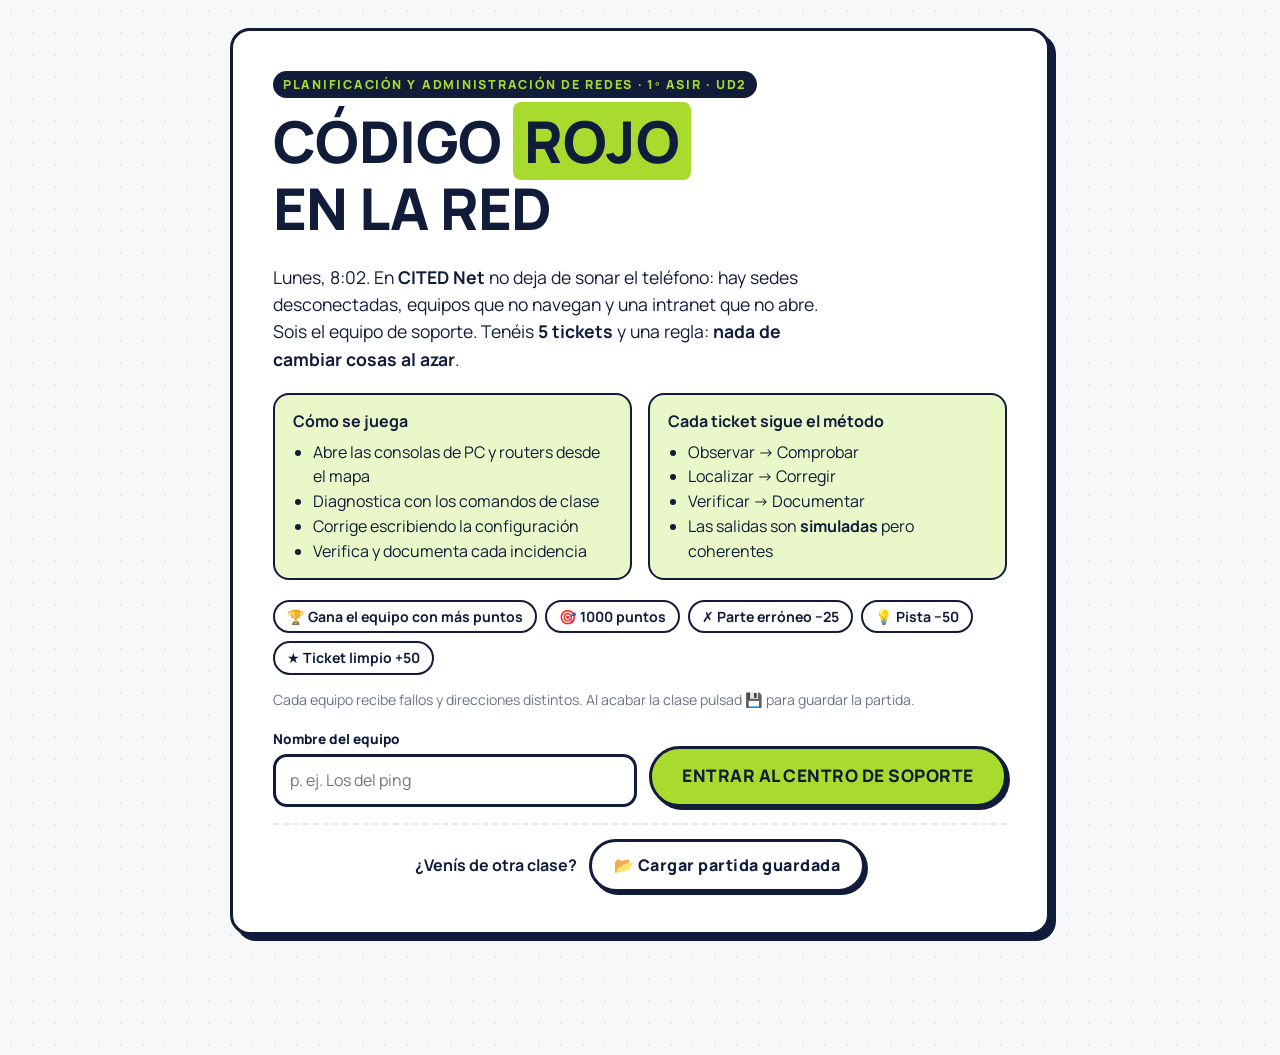
==== index.html @ cbe5f2a8 "Escape room de diagnóstico de redes Código Rojo en la Red (1º ASIR) Simulador de la red de clase al " ====
<!doctype html>
<html lang="es">
<head>
  <meta charset="utf-8">
  <meta name="viewport" content="width=device-width, initial-scale=1">
  <title>Código Rojo en la Red</title>
  <meta name="description" content="Escape room de diagnóstico de redes · Planificación y Administración de Redes · 1º ASIR · UD2">
  <link rel="preconnect" href="https://fonts.googleapis.com">
  <link rel="preconnect" href="https://fonts.gstatic.com" crossorigin>
  <link href="https://fonts.googleapis.com/css2?family=Manrope:wght@400;600;700;800&family=JetBrains+Mono:wght@500;700&display=swap" rel="stylesheet">
  <link rel="stylesheet" href="css/styles.css">
  <link rel="stylesheet" href="css/redes.css">
</head>
<body>
  <header class="topbar" id="topbar" hidden>
    <div class="topbar-row">
      <div class="brand">
        <svg viewBox="0 0 40 40" aria-hidden="true"><circle cx="20" cy="20" r="15" fill="#101C3A"/><path d="M12 20h16M20 12v16M14 14l12 12M26 14L14 26" stroke="#A9DB2E" stroke-width="2.5" stroke-linecap="round"/></svg>
        <span>CÓDIGO <b>ROJO</b> EN LA RED</span>
      </div>
      <div class="hud">
        <div class="hud-item team"><span class="hud-label">EQUIPO</span><span class="hud-value" id="hudTeam">—</span></div>
        <div class="hud-item"><span class="hud-label">CÓDIGO</span><span class="hud-value mono" id="hudGroup">----</span></div>
        <div class="hud-item"><span class="hud-label">PUNTOS</span><span class="hud-value" id="hudScore">1000</span></div>
        <button class="hud-item mute" id="docBtn" type="button" title="Documentación de la red" aria-label="Documentación de la red">🗺️</button>
        <button class="hud-item mute" id="helpBtn" type="button" title="Chuleta de comandos" aria-label="Chuleta de comandos">📘</button>
        <button class="hud-item mute" id="saveBtn" type="button" title="Guardar partida" aria-label="Guardar partida en un archivo">💾</button>
        <button class="hud-item mute" id="muteBtn" type="button" aria-label="Activar o silenciar sonido">🔊</button>
      </div>
    </div>
    <div class="progress-wrap">
      <div class="progress-meta"><span id="hudStage">TICKET 1 DE 5</span><span id="hudPct">0%</span></div>
      <div class="progress" role="progressbar" aria-label="Progreso"><div class="progress-fill" id="progressFill"></div></div>
      <ol class="stage-map" id="stageMap"></ol>
    </div>
  </header>

  <main id="app"></main>

  <div id="toast" class="toast" role="status" aria-live="polite"></div>
  <div id="modal" class="modal" hidden></div>

  <script src="js/net.js"></script>
  <script src="js/core.js"></script>
  <script src="js/app.js"></script>
</body>
</html>
---- css/styles.css ----
/* =========================================================
   OPERACIÓN CAJA NEGRA — estilos
   Ilustración técnica: blanco, navy y verde lima, contornos gruesos
   ========================================================= */
:root {
  --navy: #101C3A;
  --navy-2: #2A3658;
  --lime: #A9DB2E;
  --lime-light: #EAF8C9;
  --bg: #F7F8FA;
  --gray: #E4E8ED;
  --gray-2: #6B7488;
  --danger: #D94444;
  --danger-light: #FBE3E3;
  --white: #fff;
  --stroke: 3px;
  --radius: 20px;
  --shadow: 6px 6px 0 var(--navy);
  --shadow-sm: 3px 3px 0 var(--navy);
  --font: "Manrope", "Segoe UI", system-ui, sans-serif;
  --mono: "JetBrains Mono", Consolas, monospace;
}
* { box-sizing: border-box; }
html { scroll-padding-top: 170px; }
body {
  margin: 0; font-family: var(--font); color: var(--navy); background: var(--bg);
  background-image: radial-gradient(var(--gray) 1.2px, transparent 1.2px);
  background-size: 22px 22px; line-height: 1.55; font-size: 16px;
}
code, .mono { font-family: var(--mono); }
p code, li code, .lead code, label code { background: var(--lime-light); border: 1.5px solid var(--navy); border-radius: 6px; padding: 0 5px; font-size: .9em; }
a { color: var(--navy); font-weight: 700; text-decoration-color: var(--lime); text-decoration-thickness: 3px; }
h1, h2, h3 { line-height: 1.15; margin: 0 0 .4em; letter-spacing: -.01em; }
.small { font-size: .88rem; } .muted { color: var(--gray-2); }
.hl { background: var(--lime); padding: 0 .2em; border-radius: 8px; box-decoration-break: clone; }
.eyebrow { display: inline-block; font-weight: 800; font-size: .78rem; letter-spacing: .14em; background: var(--navy); color: var(--lime); padding: 4px 10px; border-radius: 999px; margin-bottom: 10px; }
:focus-visible { outline: 3px solid var(--lime); outline-offset: 3px; box-shadow: 0 0 0 6px var(--navy); }

/* ---------- Tarjetas y botones ---------- */
.card { background: var(--white); border: var(--stroke) solid var(--navy); border-radius: var(--radius); box-shadow: var(--shadow); }
.btn {
  font: inherit; font-weight: 800; letter-spacing: .03em; cursor: pointer;
  background: var(--lime); color: var(--navy); border: var(--stroke) solid var(--navy);
  border-radius: 999px; padding: 11px 22px; box-shadow: var(--shadow-sm);
  transition: transform .08s, box-shadow .08s, background .15s; min-height: 46px;
}
.btn:hover { background: #b8e64a; }
.btn:active { transform: translate(3px, 3px); box-shadow: 0 0 0 var(--navy); }
.btn.ghost { background: var(--white); }
.btn.ghost:hover { background: var(--lime-light); }
.btn.big { font-size: 1.08rem; padding: 14px 30px; }
.btn:disabled { opacity: .55; cursor: not-allowed; transform: none; box-shadow: var(--shadow-sm); }
.btn small { font-weight: 700; opacity: .7; margin-left: 4px; }

/* ---------- Topbar / HUD ---------- */
.topbar { position: sticky; top: 0; z-index: 20; background: var(--white); border-bottom: var(--stroke) solid var(--navy); padding: 10px 24px 8px; }
.topbar-row { display: flex; align-items: center; justify-content: space-between; gap: 16px; max-width: 1100px; margin: 0 auto; }
.brand { display: flex; align-items: center; gap: 10px; font-weight: 600; letter-spacing: .06em; font-size: .95rem; }
.brand svg { width: 36px; height: 36px; }
.brand b { font-weight: 800; }
.hud { display: flex; gap: 10px; flex-wrap: wrap; justify-content: flex-end; }
.hud-item { border: 2.5px solid var(--navy); border-radius: 14px; padding: 3px 12px; min-width: 84px; text-align: center; background: var(--bg); }
.hud-item.team { max-width: 180px; }
.hud-item.team .hud-value { white-space: nowrap; overflow: hidden; text-overflow: ellipsis; display: block; font-size: 1rem; }
.hud-label { display: block; font-size: .64rem; font-weight: 800; letter-spacing: .14em; color: var(--gray-2); }
.hud-value { font-weight: 800; font-size: 1.15rem; }
.hud-item.timer { background: var(--navy); color: var(--white); }
.hud-item.timer .hud-label { color: var(--lime); }
.hud-item.timer.low { background: #F2B33D; color: var(--navy); }
.hud-item.timer.low .hud-label { color: var(--navy); }
.hud-item.timer.over { background: var(--danger); }
.hud-item.timer.over .hud-label { color: var(--white); }
.bump-up { animation: bumpUp .6s; } .bump-down { animation: bumpDown .6s; }
@keyframes bumpUp { 30% { background: var(--lime); transform: scale(1.1); } }
@keyframes bumpDown { 30% { background: var(--danger); color: #fff; transform: scale(1.1); } }

.progress-wrap { max-width: 1100px; margin: 8px auto 0; }
.progress-meta { display: flex; justify-content: space-between; font-weight: 800; font-size: .78rem; letter-spacing: .12em; margin-bottom: 4px; }
.progress { height: 14px; border: 2.5px solid var(--navy); border-radius: 999px; background: var(--gray); overflow: hidden; }
.progress-fill { height: 100%; width: 0; background: repeating-linear-gradient(-45deg, var(--lime) 0 10px, #9bcc22 10px 20px); border-right: 2.5px solid var(--navy); transition: width .8s cubic-bezier(.3,1.4,.5,1); }
.stage-map { list-style: none; display: flex; justify-content: space-between; padding: 0; margin: 8px 0 0; gap: 4px; }
.stage-map li { flex: 1; display: flex; flex-direction: column; align-items: center; font-size: .68rem; font-weight: 700; color: var(--gray-2); min-width: 0; }
.stage-map li span { width: 26px; height: 26px; border-radius: 50%; border: 2.5px solid var(--gray-2); display: grid; place-items: center; font-weight: 800; font-size: .78rem; background: var(--white); }
.stage-map li em { font-style: normal; margin-top: 2px; white-space: nowrap; overflow: hidden; text-overflow: ellipsis; max-width: 100%; }
.stage-map li.done span { background: var(--lime); border-color: var(--navy); color: var(--navy); }
.stage-map li.done { color: var(--navy); }
.stage-map li.current span { border-color: var(--navy); background: var(--navy); color: var(--lime); animation: pulse 1.6s infinite; }
.stage-map li.current { color: var(--navy); }
@keyframes pulse { 50% { box-shadow: 0 0 0 6px rgba(169,219,46,.55); } }

main { max-width: 1100px; margin: 0 auto; padding: 28px 24px 80px; }
.loading { text-align: center; padding: 80px 0; font-weight: 800; }

/* ---------- Intro ---------- */
.intro { display: grid; place-items: center; min-height: 80vh; }
.intro-card { padding: 40px; max-width: 820px; width: 100%; position: relative; }
.intro-card.narrow { max-width: 560px; text-align: center; }
.intro-art { width: 170px; position: absolute; right: 30px; top: 26px; transform: rotate(6deg); }
.intro-art.small { position: static; width: 120px; margin: 0 auto 10px; transform: none; }
.intro h1 { font-size: clamp(2.2rem, 6vw, 3.6rem); font-weight: 800; }
.intro .lead { font-size: 1.1rem; max-width: 560px; }
.mission { display: grid; grid-template-columns: 1fr 1fr; gap: 16px; margin: 20px 0; }
.mission > div { background: var(--lime-light); border: 2.5px solid var(--navy); border-radius: 16px; padding: 14px 18px; }
.mission ul { margin: 6px 0 0; padding-left: 20px; }
.rules { display: flex; flex-wrap: wrap; gap: 8px; margin: 10px 0 14px; }
.rules span { border: 2px solid var(--navy); border-radius: 999px; padding: 4px 12px; font-weight: 700; font-size: .88rem; background: var(--white); }
.start { display: flex; gap: 12px; align-items: flex-end; margin-top: 18px; flex-wrap: wrap; }
.start label { flex: 1; min-width: 220px; }
label > span { display: block; font-weight: 800; font-size: .85rem; margin-bottom: 4px; }
input[type=text], input:not([type]), select {
  font: inherit; width: 100%; padding: 11px 14px; border: var(--stroke) solid var(--navy); border-radius: 14px; background: var(--white); color: var(--navy); min-height: 48px;
}
input.mono { font-family: var(--mono); letter-spacing: .06em; }
input:focus, select:focus { outline: none; box-shadow: 0 0 0 4px var(--lime); }
.resume-grid { display: grid; grid-template-columns: 1fr 1fr; gap: 10px; margin: 18px 0; text-align: left; }
.resume-grid div { border: 2.5px solid var(--navy); border-radius: 14px; padding: 8px 14px; background: var(--bg); }
.resume-grid span { display: block; font-size: .68rem; font-weight: 800; letter-spacing: .12em; color: var(--gray-2); }
.row-actions { display: flex; gap: 12px; justify-content: center; flex-wrap: wrap; }

/* ---------- Fase ---------- */
.stage-hero { display: grid; grid-template-columns: 200px 1fr; gap: 26px; padding: 26px 30px; align-items: center; background: linear-gradient(120deg, var(--white) 60%, var(--lime-light)); }
.hero-art svg { width: 100%; height: auto; }
.stage-hero h2 { font-size: clamp(1.6rem, 4vw, 2.3rem); font-weight: 800; }
.lead { font-size: 1.05rem; margin: 0; }
.hint-bar { display: flex; gap: 14px; align-items: flex-start; justify-content: flex-end; margin: 18px 0; }
.hints { flex: 1; display: grid; gap: 8px; }
.hint { background: #FFF6D8; border: 2.5px dashed var(--navy); border-radius: 14px; padding: 10px 14px; animation: drop .35s; }
.hint b { background: var(--navy); color: #FFF6D8; border-radius: 6px; padding: 1px 8px; margin-right: 6px; font-size: .8rem; }
@keyframes drop { from { opacity: 0; transform: translateY(-8px); } }
.steps { display: grid; gap: 22px; }
.step { padding: 0; overflow: hidden; transition: opacity .3s, filter .3s; }
.step-head { display: flex; align-items: center; gap: 12px; padding: 14px 22px; border-bottom: var(--stroke) solid var(--navy); background: var(--bg); }
.step-head h3 { margin: 0; flex: 1; font-size: 1.15rem; }
.step-num { width: 34px; height: 34px; border-radius: 50%; background: var(--navy); color: var(--lime); display: grid; place-items: center; font-weight: 800; flex-shrink: 0; }
.step-status { font-size: .74rem; font-weight: 800; letter-spacing: .1em; text-transform: uppercase; border: 2px solid var(--navy); border-radius: 999px; padding: 2px 10px; background: var(--white); }
.step-body { padding: 18px 22px 22px; }
.step-body > p:first-child { margin-top: 0; }
.step.locked { opacity: .45; filter: grayscale(.6); }
.step.locked .step-body { max-height: 90px; overflow: hidden; -webkit-mask-image: linear-gradient(#000, transparent); mask-image: linear-gradient(#000, transparent); }
.step.locked .step-num::after { content: "🔒"; font-size: .9rem; }
.step.locked .step-num { font-size: 0; }
.step.solved .step-head { background: var(--lime-light); }
.step.solved .step-num { background: var(--lime); color: var(--navy); border: 2.5px solid var(--navy); }
.step.solved .step-status { background: var(--lime); }

.q { font-weight: 800; font-size: 1.05rem; margin: 14px 0 10px; }
.options { display: grid; gap: 10px; }
.options.grid4 { grid-template-columns: repeat(4, 1fr); }
.options.grid2 { grid-template-columns: repeat(2, 1fr); }
.opt {
  font: inherit; color: var(--navy); text-align: left; cursor: pointer; display: flex; align-items: center; gap: 12px;
  background: var(--white); border: var(--stroke) solid var(--navy); border-radius: 16px; padding: 10px 14px; box-shadow: var(--shadow-sm); min-height: 54px; transition: transform .08s, background .15s;
}
.opt:hover:not(:disabled) { background: var(--lime-light); transform: translate(-1px, -1px); }
.opt-letter { width: 30px; height: 30px; border-radius: 9px; border: 2.5px solid var(--navy); display: grid; place-items: center; font-weight: 800; flex-shrink: 0; background: var(--bg); }
.opt-text { flex: 1; font-weight: 600; }
.opt-mark { font-weight: 800; }
.opt.wrong { background: var(--danger-light); border-color: var(--danger); box-shadow: 3px 3px 0 var(--danger); animation: shake .4s; }
.opt.wrong .opt-mark::after { content: "✗ No"; color: var(--danger); }
.opt.wrong .opt-letter { border-color: var(--danger); }
.opt.correct { background: var(--lime); opacity: 1 !important; }
.opt.correct .opt-mark::after { content: "✓ Correcto"; }
.opt:disabled:not(.correct) { opacity: .5; cursor: default; }
.explain { display: none; margin-top: 12px; padding: 10px 14px; border-left: 6px solid var(--lime); background: var(--bg); border-radius: 0 12px 12px 0; }
.step.solved .explain { display: block; }
@keyframes shake { 20%, 60% { transform: translateX(-6px); } 40%, 80% { transform: translateX(6px); } }
.shake { animation: shake .4s; border-color: var(--danger) !important; }

.answer { display: flex; gap: 12px; align-items: flex-end; margin-top: 14px; flex-wrap: wrap; }
.answer label { flex: 1; min-width: 220px; }
.answer.two label { min-width: 180px; }
.step.solved .answer input { background: var(--lime-light); }

.files { display: flex; flex-wrap: wrap; gap: 10px; margin: 10px 0 14px; }
.file-btn { font: inherit; color: var(--navy); cursor: pointer; display: flex; align-items: center; gap: 10px; background: var(--white); border: 2.5px solid var(--navy); border-radius: 14px; padding: 8px 12px; box-shadow: var(--shadow-sm); font-weight: 700; }
.file-btn:hover { background: var(--lime-light); }
.file-btn:active { transform: translate(3px, 3px); box-shadow: none; }
.file-ico { font-size: .62rem; font-weight: 800; background: var(--navy); color: var(--lime); border-radius: 5px; padding: 3px 5px; letter-spacing: .05em; }
.file-dl { width: 24px; height: 24px; border-radius: 50%; background: var(--lime); border: 2px solid var(--navy); display: grid; place-items: center; font-size: .85rem; }

.cmd { border: var(--stroke) solid var(--navy); border-radius: 14px; overflow: hidden; margin: 8px 0 14px; background: #F2F5F9; }
.cmd-head { display: flex; justify-content: space-between; align-items: center; padding: 5px 8px 5px 14px; background: var(--navy); color: var(--white); font-size: .76rem; font-weight: 800; letter-spacing: .1em; text-transform: uppercase; }
.copy { font: inherit; font-size: .74rem; cursor: pointer; background: var(--lime); color: var(--navy); border: 2px solid var(--white); border-radius: 999px; padding: 3px 12px; font-weight: 800; }
.cmd pre { margin: 0; padding: 12px 14px; overflow-x: auto; font-size: .88rem; white-space: pre-wrap; word-break: break-all; }
.hashbox { border: 2.5px dashed var(--navy); border-radius: 14px; padding: 10px 14px; margin: 10px 0; background: var(--lime-light); }
.hashbox span { display: block; font-size: .7rem; font-weight: 800; letter-spacing: .12em; margin-bottom: 2px; }
.hashbox code { font-size: .95rem; word-break: break-all; font-weight: 700; }
.howto { margin: 8px 0 12px; padding-left: 22px; }
.howto li { margin-bottom: 4px; }

/* clasificar */
.classify { display: grid; gap: 10px; margin-bottom: 14px; }
.cls-row { display: flex; align-items: center; gap: 12px; border: 2.5px solid var(--navy); border-radius: 14px; padding: 8px 10px 8px 14px; background: var(--bg); }
.cls-text { flex: 1; font-weight: 600; }
.seg { display: flex; border: 2.5px solid var(--navy); border-radius: 999px; overflow: hidden; flex-shrink: 0; }
.seg button { font: inherit; font-weight: 700; font-size: .88rem; border: 0; background: var(--white); color: var(--navy); padding: 7px 12px; cursor: pointer; min-height: 40px; }
.seg button + button { border-left: 2.5px solid var(--navy); }
.seg button[aria-pressed=true][data-v=e] { background: #FFD8D8; }
.seg button[aria-pressed=true][data-v=p] { background: var(--lime); }

/* llaves */
.tray { display: flex; flex-wrap: wrap; gap: 10px; min-height: 64px; padding: 12px; border: 2.5px dashed var(--gray-2); border-radius: 16px; margin-bottom: 14px; background: var(--bg); align-items: center; }
.keycard { font: inherit; font-weight: 800; cursor: grab; display: inline-flex; align-items: center; gap: 8px; padding: 9px 14px; border: var(--stroke) solid var(--navy); border-radius: 12px; box-shadow: var(--shadow-sm); color: var(--navy); }
.keycard.pub { background: var(--white); }
.keycard.priv { background: var(--navy); color: var(--lime); }
.keycard.selected { outline: 4px solid var(--lime); outline-offset: 2px; transform: translateY(-3px); }
.keycard.dragging { opacity: .4; }
.slots { display: grid; gap: 10px; margin-bottom: 14px; }
.slot-row { display: grid; grid-template-columns: 1fr 260px; gap: 12px; align-items: center; font-weight: 700; }
.slot { min-height: 56px; border: var(--stroke) dashed var(--navy); border-radius: 14px; display: flex; align-items: center; justify-content: center; padding: 4px; cursor: pointer; background: var(--white); transition: background .15s; }
.slot.filled { border-style: solid; background: var(--lime-light); }
.slot.over, .tray.over { background: var(--lime); }
.slot-empty { color: var(--gray-2); font-size: .85rem; font-weight: 700; }

/* checks e informe */
.report { display: grid; gap: 10px; margin-bottom: 14px; }
.rep-row { display: grid; grid-template-columns: 34px 1fr 1fr; gap: 12px; align-items: center; border: 2.5px solid var(--navy); border-radius: 14px; padding: 10px 12px; background: var(--bg); }
.rep-num { width: 30px; height: 30px; border-radius: 50%; background: var(--navy); color: var(--lime); display: grid; place-items: center; font-weight: 800; }
.rep-text { font-weight: 600; }
.step.solved .rep-row select { background: var(--lime-light); }

/* fase superada */
.stage-done { margin-top: 26px; padding: 28px; text-align: center; background: var(--lime-light); }
.stage-done.pop { animation: pop .5s cubic-bezier(.3,1.6,.5,1); }
@keyframes pop { from { transform: scale(.85); opacity: 0; } }
.done-badge { display: inline-block; background: var(--navy); color: var(--lime); font-weight: 800; letter-spacing: .12em; border-radius: 999px; padding: 6px 18px; margin-bottom: 10px; }
.stage-done p { max-width: 640px; margin: 8px auto; font-size: 1.05rem; }
.bonus { font-weight: 800; color: #4b7a00; }
.keyword { margin: 18px auto; display: inline-block; border: var(--stroke) solid var(--navy); border-radius: 16px; background: var(--white); padding: 10px 28px; box-shadow: var(--shadow-sm); }
.keyword span { display: block; font-size: .72rem; font-weight: 800; letter-spacing: .16em; color: var(--gray-2); }
.keyword strong { font-size: 2rem; letter-spacing: .1em; font-family: var(--mono); }
.stage-done .btn { display: block; margin: 8px auto 0; }

/* ---------- Final ---------- */
.final { display: grid; gap: 28px; justify-items: center; }
.vault { perspective: 900px; }
.vault-body { width: 260px; height: 200px; border: 5px solid var(--navy); border-radius: 22px; background: var(--navy); position: relative; box-shadow: var(--shadow); }
.vault-inside { position: absolute; inset: 12px; background: var(--lime-light); border-radius: 12px; display: flex; flex-wrap: wrap; gap: 4px; align-content: center; justify-content: center; padding: 8px; }
.vault-inside span { font-size: .58rem; font-weight: 800; background: var(--lime); border: 1.5px solid var(--navy); border-radius: 6px; padding: 1px 5px; }
.vault-door { position: absolute; inset: 6px; background: var(--white); border: 5px solid var(--navy); border-radius: 16px; transform-origin: left center; animation: openDoor 1.6s .5s cubic-bezier(.5,0,.3,1) forwards; display: grid; place-items: center; }
.dial { width: 80px; height: 80px; border-radius: 50%; border: 5px solid var(--navy); background: var(--lime); position: relative; animation: spin 0.6s linear 1; }
.dial::after { content: ""; position: absolute; left: 50%; top: 6px; width: 5px; height: 30px; background: var(--navy); transform: translateX(-50%); border-radius: 4px; }
@keyframes openDoor { to { transform: rotateY(-115deg); } }
@keyframes spin { to { transform: rotate(360deg); } }
.final-card { padding: 34px; width: 100%; max-width: 820px; text-align: center; }
.final-card h1 { font-size: clamp(2rem, 6vw, 3.4rem); }
.stats { display: grid; grid-template-columns: repeat(4, 1fr); gap: 10px; margin: 18px 0; }
.stats div { border: var(--stroke) solid var(--navy); border-radius: 16px; padding: 10px; background: var(--bg); }
.stats span { display: block; font-size: .7rem; font-weight: 800; letter-spacing: .14em; color: var(--gray-2); }
.stats b { font-size: 1.7rem; font-family: var(--mono); }
.achieved { text-align: left; max-width: 520px; margin: 0 auto 16px; }
.achieved ul { list-style: none; padding: 0; margin: 6px 0; }
.achieved li::before { content: "✓"; display: inline-grid; place-items: center; width: 22px; height: 22px; margin-right: 8px; background: var(--lime); border: 2px solid var(--navy); border-radius: 6px; font-weight: 800; font-size: .8rem; }
.achieved li { margin-bottom: 6px; }
.kw-list { display: flex; flex-wrap: wrap; justify-content: center; gap: 8px; margin: 16px 0; }
.kw-list span { font-family: var(--mono); font-weight: 700; background: var(--navy); color: var(--lime); padding: 5px 12px; border-radius: 10px; }
.summary { display: grid; grid-template-columns: repeat(2, 1fr); gap: 8px; margin: 16px 0; }
.summary div { border: 2.5px solid var(--navy); border-radius: 12px; padding: 8px; background: var(--lime-light); }
.finish-code { text-align: left; margin: 20px 0; }
.finish-code > span { font-weight: 800; font-size: .8rem; letter-spacing: .08em; }
.confetti { position: fixed; inset: 0; pointer-events: none; z-index: 50; overflow: hidden; }
.confetti i { position: absolute; top: -20px; width: 10px; height: 16px; border: 2px solid var(--navy); border-radius: 3px; animation: fall linear forwards; }
@keyframes fall { to { top: 105vh; transform: rotate(720deg); } }

/* ---------- Toast y modal ---------- */
.toast { position: fixed; bottom: 20px; left: 50%; transform: translateX(-50%); z-index: 60; display: grid; gap: 8px; justify-items: center; pointer-events: none; }
.toast-item { background: var(--navy); color: var(--white); font-weight: 800; padding: 10px 18px; border-radius: 999px; border: 3px solid var(--navy); box-shadow: var(--shadow-sm); animation: up .25s; transition: opacity .4s, transform .4s; }
.toast-item.ok { background: var(--lime); color: var(--navy); }
.toast-item.bad { background: var(--danger); }
.toast-item.out { opacity: 0; transform: translateY(10px); }
@keyframes up { from { transform: translateY(14px); opacity: 0; } }
.modal { position: fixed; inset: 0; z-index: 70; background: rgba(16,28,58,.55); display: grid; place-items: center; padding: 16px; }
.modal[hidden] { display: none; }
.modal-card { background: var(--white); border: var(--stroke) solid var(--navy); border-radius: var(--radius); box-shadow: var(--shadow); padding: 26px; max-width: 460px; width: 100%; animation: pop .3s; }
.modal-actions { display: flex; justify-content: flex-end; gap: 10px; margin-top: 16px; flex-wrap: wrap; }
.sr { position: absolute; width: 1px; height: 1px; overflow: hidden; clip: rect(0 0 0 0); }

/* ---------- Responsive ---------- */
@media (max-width: 860px) {
  .topbar { padding: 8px 16px; }
  .hud-item.team { display: none; }
  .stage-map li em { display: none; }
  .stage-hero { grid-template-columns: 1fr; text-align: left; }
  .hero-art { max-width: 160px; }
  .intro-art { position: static; width: 120px; transform: none; margin-bottom: 8px; }
  .slot-row, .rep-row { grid-template-columns: 1fr; }
  .rep-num { display: none; }
  .options.grid4 { grid-template-columns: repeat(2, 1fr); }
}
@media (max-width: 600px) {
  main { padding: 18px 16px 70px; }
  .brand span { display: none; }
  .hud-item { min-width: 0; padding: 2px 8px; }
  .hud-value { font-size: 1rem; }
  .intro-card, .final-card { padding: 22px; }
  .mission, .summary, .stats, .options.grid2 { grid-template-columns: 1fr 1fr; }
  .mission { grid-template-columns: 1fr; }
  .cls-row { flex-direction: column; align-items: stretch; }
  .seg button { flex: 1; }
  .btn, .answer .btn, .start .btn { width: 100%; }
  .hint-bar { flex-direction: column-reverse; align-items: stretch; }
  .step-head, .step-body { padding-left: 14px; padding-right: 14px; }
}
/* =========================================================
   ESCAPE ROOM v2 — salas, ventanas, mecánicas
   ========================================================= */
main { padding-bottom: 120px; }
.load-row { margin-top: 16px; padding-top: 14px; border-top: 2px dashed var(--gray); display: flex; align-items: center; gap: 12px; flex-wrap: wrap; font-weight: 700; justify-content: center; }
.load-btn { display: inline-flex; align-items: center; gap: 6px; }
.hud-item.mute { font: inherit; font-size: 1.3rem; cursor: pointer; min-width: 0; padding: 4px 10px; text-decoration: none; display: grid; place-items: center; color: inherit; }
.loading { display: grid; justify-items: center; gap: 14px; }
.spinner { width: 46px; height: 46px; border: 5px solid var(--gray); border-top-color: var(--navy); border-right-color: var(--lime); border-radius: 50%; animation: spin .8s linear infinite; }
.rooms-preview { display: flex; flex-wrap: wrap; gap: 6px; margin: 14px 0; }
.rooms-preview div { display: flex; align-items: center; gap: 6px; border: 2px solid var(--navy); border-radius: 999px; padding: 3px 10px 3px 4px; font-weight: 700; font-size: .85rem; background: var(--white); }
.rooms-preview span { width: 22px; height: 22px; border-radius: 50%; background: var(--navy); color: var(--lime); display: grid; place-items: center; font-size: .75rem; }

/* sala */
.room.enter { animation: roomIn .6s cubic-bezier(.2,.9,.3,1.2); }
@keyframes roomIn { from { opacity: 0; transform: translateY(20px) scale(.98); } }
.room-head { display: flex; align-items: baseline; gap: 14px; flex-wrap: wrap; margin-bottom: 14px; }
.room-head h2 { font-size: clamp(1.5rem, 3.4vw, 2.2rem); }
.room-grid { display: grid; grid-template-columns: minmax(0, 1fr) 320px; gap: 20px; align-items: start; }
.scene { padding: 0; overflow: hidden; }
.scene-inner { position: relative; }
.scene-svg { display: block; width: 100%; height: auto; }
.scene-tip { margin: 0; padding: 8px 14px; font-size: .82rem; font-weight: 700; border-top: 3px solid var(--navy); background: var(--bg); }
.hs-layer { position: absolute; inset: 0; }
.hs { position: absolute; border: 3px dashed transparent; border-radius: 14px; background: transparent; cursor: pointer; padding: 0; transition: background .15s, border-color .15s; }
.hs::after { content: ""; position: absolute; top: -8px; right: -8px; width: 18px; height: 18px; border-radius: 50%; background: var(--lime); border: 3px solid var(--navy); animation: ping 1.6s infinite; }
.hs.done::after { animation: none; background: var(--navy); }
.hs:hover, .hs:focus-visible { background: rgba(169,219,46,.22); border-color: var(--navy); }
.hs-label { position: absolute; left: 50%; bottom: calc(100% + 6px); transform: translateX(-50%); white-space: nowrap; background: var(--navy); color: var(--white); font: 800 .78rem var(--font); padding: 3px 10px; border-radius: 999px; pointer-events: none; opacity: .92; }
.hs.done .hs-label { background: var(--lime); color: var(--navy); border: 2px solid var(--navy); }
@keyframes ping { 0% { box-shadow: 0 0 0 0 rgba(169,219,46,.9); } 70% { box-shadow: 0 0 0 12px rgba(169,219,46,0); } 100% { box-shadow: 0 0 0 0 rgba(169,219,46,0); } }
.laser { opacity: .0; }
.van { transition: transform 2.2s cubic-bezier(.6,0,.4,1); }
.van.run { transform: translateX(320px); }
.vault-door-s .wheel { transform-origin: 470px 190px; transition: transform 1.6s ease-in-out; }
.vault-door-s.run .wheel { transform: rotate(540deg); }
.vault-door-s { transition: transform 1.2s 1.4s ease-in; }
.vault-door-s.run { transform: translateX(-420px); }

/* lateral */
.side { display: grid; gap: 14px; }
.radio { padding: 14px 16px; background: var(--navy); color: var(--white); }
.radio-head { font-size: .7rem; font-weight: 800; letter-spacing: .14em; color: var(--lime); display: flex; align-items: center; gap: 8px; margin-bottom: 6px; }
.radio-led { width: 10px; height: 10px; border-radius: 50%; background: var(--gray-2); }
.radio.live .radio-led { background: var(--lime); box-shadow: 0 0 8px var(--lime); animation: blink .5s infinite; }
@keyframes blink { 50% { opacity: .3; } }
#radioText { margin: 0; font-family: var(--mono); font-size: .86rem; line-height: 1.5; min-height: 4.5em; }
.objectives { padding: 14px 16px; }
.objectives h3 { font-size: .8rem; letter-spacing: .14em; margin-bottom: 8px; }
.objectives ul { list-style: none; margin: 0; padding: 0; display: grid; gap: 8px; }
.objectives li { display: flex; gap: 10px; align-items: flex-start; font-weight: 700; font-size: .92rem; }
.objectives li.ok { color: var(--gray-2); text-decoration: line-through; text-decoration-color: var(--lime); text-decoration-thickness: 3px; }
.obj-box { width: 22px; height: 22px; flex-shrink: 0; border: 2.5px solid var(--navy); border-radius: 6px; display: grid; place-items: center; font-size: .8rem; background: var(--white); }
.objectives li.ok .obj-box { background: var(--lime); }
.hint-zone { display: grid; gap: 8px; }
.hint-zone .btn { width: 100%; }

/* alarma de error */
body.alarm::after { content: ""; position: fixed; inset: 0; pointer-events: none; z-index: 90; box-shadow: inset 0 0 0 10px var(--danger), inset 0 0 120px rgba(217,68,68,.55); animation: alarm .7s ease-out forwards; }
body.alarm .scene, body.alarm .win { animation: shake .4s; }
@keyframes alarm { from { opacity: 1; } to { opacity: 0; } }

/* ventanas de objeto */
.win-ov { position: fixed; inset: 0; z-index: 40; background: rgba(16,28,58,.5); display: grid; place-items: center; padding: 16px; animation: fadeIn .15s; }
.win-ov.closing { opacity: 0; transition: opacity .15s; }
@keyframes fadeIn { from { opacity: 0; } }
.win { width: min(560px, 100%); max-height: calc(100vh - 32px); display: flex; flex-direction: column; background: var(--white); border: 3px solid var(--navy); border-radius: 18px; box-shadow: 8px 8px 0 var(--navy); animation: pop .25s cubic-bezier(.3,1.5,.5,1); overflow: hidden; }
.win.wide { width: min(860px, 100%); }
.win-bar { display: flex; align-items: center; gap: 10px; padding: 8px 10px 8px 14px; background: var(--navy); color: var(--white); font-weight: 800; }
.win-dots { display: flex; gap: 5px; } .win-dots i { width: 11px; height: 11px; border-radius: 50%; background: var(--lime); } .win-dots i + i { background: var(--white); opacity: .6; }
.win-title { flex: 1; }
.win-x { font: inherit; font-weight: 800; background: var(--white); color: var(--navy); border: 0; border-radius: 8px; width: 32px; height: 32px; cursor: pointer; }
.win-body { padding: 18px 20px 22px; overflow-y: auto; }
.win-body > p:first-child { margin-top: 0; }
.paper { background: #FFFCEF; border: 2.5px solid var(--navy); border-radius: 10px; padding: 14px 16px; box-shadow: 3px 3px 0 var(--navy); }
.mono-paper { font: .9rem/1.5 var(--mono); white-space: pre-wrap; margin: 10px 0; }

/* inventario */
.inv { position: fixed; left: 50%; bottom: 14px; transform: translateX(-50%); z-index: 25; display: flex; align-items: center; gap: 10px; background: var(--white); border: 3px solid var(--navy); border-radius: 18px; box-shadow: var(--shadow-sm); padding: 6px 10px; max-width: calc(100% - 24px); }
.inv[hidden] { display: none; }
.inv-title { font-size: .66rem; font-weight: 800; letter-spacing: .14em; color: var(--gray-2); writing-mode: vertical-rl; transform: rotate(180deg); }
.inv-items { display: flex; gap: 8px; overflow-x: auto; }
.inv-item { font: inherit; display: flex; align-items: center; gap: 6px; border: 2.5px solid var(--navy); border-radius: 12px; background: var(--lime-light); padding: 5px 10px; cursor: pointer; font-weight: 700; font-size: .82rem; white-space: nowrap; }
.inv-item span { font-size: 1.3rem; }
.inv-item em { font-style: normal; }
.inv-item.new { animation: newItem 1s 2; background: var(--lime); }
@keyframes newItem { 50% { transform: translateY(-8px) scale(1.08); } }
.toast-item.item { background: var(--white); color: var(--navy); }
.toast-item.info { background: var(--white); color: var(--navy); }
.toast { bottom: 90px; }

/* explorador */
.explorer { display: grid; grid-template-columns: 210px 1fr; border: 3px solid var(--navy); border-radius: 12px; overflow: hidden; min-height: 320px; }
.ex-side { background: var(--bg); border-right: 3px solid var(--navy); padding: 10px; display: grid; gap: 8px; align-content: start; }
.ex-side button, .ex-item, .ex-up { font: inherit; font-weight: 700; text-align: left; cursor: pointer; border: 2px solid var(--navy); border-radius: 10px; background: var(--white); padding: 8px 10px; color: var(--navy); }
.ex-side button:hover, .ex-item:hover { background: var(--lime-light); }
.ex-main { display: flex; flex-direction: column; min-width: 0; }
.ex-path { font: 700 .82rem var(--mono); padding: 8px 12px; border-bottom: 2px solid var(--navy); background: var(--white); }
.ex-view { padding: 12px; display: grid; gap: 8px; align-content: start; overflow-x: auto; }
.ex-ico { margin-right: 8px; }
.ex-up { width: max-content; background: var(--bg); }
.ex-table { border-collapse: collapse; font-size: .84rem; width: 100%; }
.ex-table th, .ex-table td { border: 1.5px solid var(--navy); padding: 4px 8px; text-align: left; }
.ex-table th { background: var(--navy); color: var(--white); cursor: pointer; user-select: none; white-space: nowrap; }
.ex-table tr:nth-child(even) td { background: var(--bg); }
.bitlocker { text-align: center; padding: 18px; border: 3px solid var(--navy); border-radius: 12px; background: #EEF3FB; animation: pop .3s; }
.bl-ico { font-size: 2.6rem; }
.bitlocker input { text-align: center; margin: 8px 0; }

/* teclado */
.keypad { width: 260px; margin: 10px auto 0; background: var(--navy); border-radius: 18px; padding: 14px; border: 3px solid var(--navy); box-shadow: var(--shadow-sm); outline: none; }
.kp-screen { background: #0B1430; border: 2px solid var(--lime); border-radius: 10px; padding: 8px 12px; margin-bottom: 12px; color: var(--lime); }
.kp-label { display: block; font-size: .66rem; font-weight: 800; letter-spacing: .16em; opacity: .8; }
.kp-val { font: 700 1.5rem var(--mono); letter-spacing: .05em; }
.kp-keys { display: grid; grid-template-columns: repeat(3, 1fr); gap: 8px; }
.kp-keys button { font: 800 1.2rem var(--font); height: 52px; border-radius: 12px; border: 2.5px solid var(--white); background: #24305A; color: var(--white); cursor: pointer; transition: transform .05s; }
.kp-keys button:active { transform: scale(.94); background: var(--lime); color: var(--navy); }
.kp-keys .ok { background: var(--lime); color: var(--navy); }
.kp-keys .clr { background: #3B4570; }
.keypad.err { animation: shake .4s; } .keypad.err .kp-screen { border-color: var(--danger); color: #FF9B9B; }
.keypad.solved .kp-screen { background: var(--lime); color: var(--navy); }

/* candado de ruedas */
.wheels { display: flex; justify-content: center; align-items: center; gap: 12px; flex-wrap: wrap; margin-top: 10px; padding: 18px; background: #C7A06A; border: 3px solid var(--navy); border-radius: 18px; }
.wheel-col { display: grid; gap: 6px; justify-items: center; }
.wheel-col button { font: 800 1rem var(--font); width: 54px; height: 34px; border-radius: 10px; border: 2.5px solid var(--navy); background: var(--white); cursor: pointer; }
.wheel-num { width: 64px; height: 110px; border: 3px solid var(--navy); border-radius: 12px; background: linear-gradient(#bbb, #fff 30%, #fff 70%, #bbb); display: grid; grid-template-rows: 1fr 1.4fr 1fr; place-items: center; font-family: var(--mono); overflow: hidden; }
.wheel-num b { font-size: 2.2rem; } .wheel-num span { opacity: .35; font-weight: 700; }
.wheel-num.spin b { animation: roll .18s; }
@keyframes roll { from { transform: translateY(-14px); opacity: .3; } }
.wheels .wheel-go { margin-left: 10px; }
.wheels.err { animation: shake .4s; } .wheels.solved { background: var(--lime); }

/* teclas de responder */
.keys-pick { display: grid; grid-template-columns: repeat(2, 1fr); gap: 10px; margin: 14px 0; }
.keys-pick.three { grid-template-columns: repeat(3, 1fr); }
.dec-out { margin-top: 12px; }
.keys-pick .keycard { justify-content: center; padding: 14px; font-size: 1rem; cursor: pointer; }
.keycard.correct { outline: 5px solid var(--lime); }
.keycard.wrong { opacity: .45; animation: shake .4s; }
.envelope-anim { height: 0; }
.envelope-anim.go { height: 60px; position: relative; }
.envelope-anim.go::before { content: "✉️🔒"; position: absolute; left: 0; font-size: 2.2rem; animation: fly 1.3s ease-in forwards; }
@keyframes fly { to { left: 100%; transform: translateY(-20px) rotate(10deg); opacity: 0; } }

/* verificador */
.tray-docs { display: grid; grid-template-columns: repeat(4, 1fr); gap: 10px; }
.doc-thumb { font: inherit; font-weight: 700; cursor: pointer; display: grid; justify-items: center; gap: 2px; padding: 10px 6px; border: 2.5px solid var(--navy); border-radius: 12px; background: var(--white); box-shadow: var(--shadow-sm); }
.doc-thumb span { font-size: 1.6rem; }
.doc-thumb em { font-style: normal; font-size: .66rem; font-weight: 800; letter-spacing: .08em; min-height: 1em; }
.doc-thumb.selected { background: var(--lime-light); transform: translateY(-4px); outline: 3px solid var(--lime); }
.doc-thumb.is-auth { background: var(--lime); }
.doc-thumb.is-evid { background: var(--danger-light); }
.scan-screen { position: relative; overflow: hidden; margin-top: 10px; min-height: 86px; border: 3px solid var(--navy); border-radius: 12px; background: #0B1430; color: var(--white); padding: 12px 14px; font-family: var(--mono); font-size: .9rem; }
.scan-line { position: absolute; left: 0; right: 0; height: 4px; background: var(--danger); box-shadow: 0 0 14px var(--danger); top: -10px; }
.scan-screen.scanning .scan-line { animation: scan .65s ease-in-out infinite alternate; }
@keyframes scan { from { top: 0; } to { top: calc(100% - 4px); } }
.scan-screen.match { box-shadow: 0 0 0 4px var(--lime); }
.scan-screen.nomatch { box-shadow: 0 0 0 4px var(--danger); }
.cmp, .diff-row div { font-family: var(--mono); word-break: break-all; letter-spacing: .04em; }
.cmp i, .diff-row i { font-style: normal; }
.cmp .m { color: var(--lime); } .cmp .x { color: #FF8A8A; }

/* diff de hashes */
.diff { border: 3px solid var(--navy); border-radius: 12px; padding: 12px; background: #0B1430; color: var(--white); margin-top: 12px; }
.diff-row { display: grid; grid-template-columns: 54px 1fr; gap: 8px; align-items: center; margin-bottom: 8px; }
.diff-row span { font-weight: 800; color: var(--lime); }
.diff-row i { display: inline-block; width: 1.05ch; animation: drop .2s; }
.diff-row .m { background: var(--lime); color: var(--navy); }
.diff-row .x { color: #FF9B9B; }
.diff-count { margin: 6px 0 0; }

/* sello */
.stamp-zone { text-align: center; }
.stamp { display: inline-block; margin: 14px 0 4px; font: 800 2.4rem var(--font); letter-spacing: .1em; color: var(--navy); border: 6px solid var(--navy); background: var(--lime); padding: 6px 26px; border-radius: 14px; transform: rotate(-8deg); animation: stamp .45s cubic-bezier(.3,1.8,.5,1); }
@keyframes stamp { from { transform: rotate(-8deg) scale(3); opacity: 0; } }

/* copias / plan */
.radio-list { display: grid; grid-template-columns: repeat(2, 1fr); gap: 8px; }
.check { display: flex; align-items: center; gap: 8px; font-weight: 700; cursor: pointer; }
.check input { width: 20px; height: 20px; accent-color: var(--navy); }
.radio-list .check { border: 2px solid var(--navy); border-radius: 10px; padding: 8px 10px; background: var(--bg); }
.plan { display: grid; gap: 8px; margin: 12px 0; }
.plan-row { display: grid; grid-template-columns: 1fr auto auto auto; gap: 10px; align-items: center; border: 2.5px solid var(--navy); border-radius: 12px; padding: 8px 12px; background: var(--bg); }
.tag { font-size: .72rem; font-weight: 800; border: 2px solid var(--navy); border-radius: 999px; padding: 2px 8px; background: var(--white); }
.tag.off { background: #FFF1C9; }
.lock { display: flex; align-items: center; gap: 4px; font-weight: 700; font-size: .85rem; cursor: pointer; }
.lock input { accent-color: var(--lime); width: 18px; height: 18px; }
.plan-check { display: flex; flex-wrap: wrap; gap: 6px; margin-bottom: 12px; }
.rule { font-weight: 800; font-size: .82rem; border-radius: 999px; padding: 3px 10px; border: 2px solid var(--navy); }
.rule.ok { background: var(--lime); } .rule.ko { background: var(--danger-light); }

/* despacho */
.login { text-align: center; padding: 14px; border: 3px solid var(--navy); border-radius: 14px; background: linear-gradient(135deg, var(--lime-light), var(--white)); margin-bottom: 12px; }
.login-ava { font-size: 2.4rem; }
.mail { border: 3px solid var(--navy); border-radius: 12px; padding: 12px; background: var(--white); }
.mail-head { font-size: .85rem; border-bottom: 2px solid var(--gray); padding-bottom: 8px; margin-bottom: 6px; }
.hashbox code.wrap { font-size: .8rem; }
.dial-wrap { display: grid; justify-items: center; gap: 12px; }
.dial-box { position: relative; width: 240px; }
.dial-svg { width: 240px; height: 240px; display: block; }
.dial-rot { transform-origin: 120px 120px; transition: transform .08s linear; }
.dial-num { position: absolute; left: 50%; top: 50%; transform: translate(-50%, -50%); font: 800 1.1rem var(--mono); pointer-events: none; }
.dial-ctrl { display: flex; gap: 10px; flex-wrap: wrap; justify-content: center; }
.dial-ctrl .btn { user-select: none; touch-action: none; }
.dial-log { display: flex; gap: 8px; }
.dial-log span { font: 800 .9rem var(--mono); border: 2.5px solid var(--navy); border-radius: 10px; padding: 6px 12px; background: var(--bg); min-width: 84px; text-align: center; }
.dial-log span.on { background: var(--lime); }
.dial-wrap.err { animation: shake .4s; } .dial-wrap.solved .dial-svg circle:first-of-type { fill: var(--lime); }

/* cámara */
.big-check { margin-top: 12px; padding: 12px; border: 3px solid var(--navy); border-radius: 12px; background: var(--lime-light); }

/* clasificador */
.sorter { display: grid; gap: 12px; }
.sort-tray { display: flex; flex-wrap: wrap; gap: 8px; min-height: 56px; padding: 10px; border: 2.5px dashed var(--gray-2); border-radius: 14px; background: var(--bg); }
.sort-bins { display: grid; grid-template-columns: repeat(5, 1fr); gap: 8px; }
.sort-bin { border: 3px solid var(--navy); border-radius: 14px; min-height: 150px; background: var(--white); display: flex; flex-direction: column; cursor: pointer; }
.sort-bin-head { background: var(--navy); color: var(--lime); font-weight: 800; font-size: .74rem; letter-spacing: .06em; padding: 6px 8px; border-radius: 10px 10px 0 0; text-align: center; }
.sort-bin-body { padding: 6px; display: grid; gap: 6px; align-content: start; flex: 1; }
.sort-bin.over, .sort-tray.over { background: var(--lime-light); }
.sort-card { font: inherit; font-weight: 700; font-size: .8rem; text-align: left; cursor: grab; border: 2px solid var(--navy); border-radius: 10px; background: var(--lime-light); padding: 6px 8px; color: var(--navy); }
.sort-card.selected { outline: 3px solid var(--lime); background: var(--lime); }

/* sala superada + transición */
.done-ov { position: fixed; inset: 0; z-index: 45; background: rgba(16,28,58,.6); display: grid; place-items: center; padding: 16px; animation: fadeIn .3s; }
.done-card { max-width: 620px; width: 100%; padding: 28px; text-align: center; background: var(--lime-light); max-height: calc(100vh - 32px); overflow-y: auto; }
.done-card.pop { animation: pop .5s cubic-bezier(.3,1.6,.5,1); }
.done-card p { font-size: 1.04rem; }
.done-card .btn { display: block; margin: 10px auto 0; }
.wipe { position: fixed; inset: 0; z-index: 95; pointer-events: none; background: var(--navy); animation: wipe 1s cubic-bezier(.7,0,.3,1) forwards; }
.wipe::after { content: ""; position: absolute; inset: 0; background: repeating-linear-gradient(90deg, var(--lime) 0 6px, transparent 6px 60px); opacity: .25; }
@keyframes wipe { 0% { clip-path: inset(0 100% 0 0); } 45%, 55% { clip-path: inset(0 0 0 0); } 100% { clip-path: inset(0 0 0 100%); } }

@media (max-width: 980px) {
  .room-grid { grid-template-columns: 1fr; }
  .side { grid-template-columns: 1fr 1fr; }
  .side .radio { grid-column: 1 / -1; }
}
@media (max-width: 700px) {
  .side { grid-template-columns: 1fr; }
  .hs-label { font-size: .64rem; padding: 2px 6px; }
  .explorer { grid-template-columns: 1fr; }
  .ex-side { border-right: 0; border-bottom: 3px solid var(--navy); grid-template-columns: 1fr 1fr; }
  .sort-bins { grid-template-columns: repeat(2, 1fr); }
  .plan-row { grid-template-columns: 1fr auto; }
  .tray-docs { grid-template-columns: repeat(2, 1fr); }
  .radio-list, .keys-pick { grid-template-columns: 1fr; }
  .inv-item em { display: none; }
}

@media (prefers-reduced-motion: reduce) { *, *::before, *::after { animation-duration: .01ms !important; transition: none !important; } .vault-door { transform: rotateY(-115deg); } }
---- css/redes.css ----
/* =========================================================
   CÓDIGO ROJO EN LA RED — estilos propios (sobre styles.css)
   ========================================================= */
main { max-width: 1320px; }
.topbar-row, .progress-wrap { max-width: 1320px; }

/* fases */
.phasebar { list-style: none; display: flex; flex-wrap: wrap; gap: 8px; padding: 0; margin: 0 0 16px; }
.phasebar li { display: flex; align-items: center; gap: 8px; border: 2.5px solid var(--navy); border-radius: 999px; padding: 4px 14px 4px 4px; background: var(--white); font-weight: 800; font-size: .86rem; color: var(--gray-2); }
.phasebar li span { width: 26px; height: 26px; border-radius: 50%; display: grid; place-items: center; background: var(--gray); color: var(--navy); font-size: .8rem; }
.phasebar li.done { color: var(--navy); background: var(--lime-light); }
.phasebar li.done span { background: var(--lime); border: 2px solid var(--navy); }

/* rejilla del ticket */
.ticket-grid { display: grid; grid-template-columns: 330px minmax(0, 1fr); gap: 20px; align-items: start; }
.workbench { display: grid; gap: 16px; min-width: 0; }
.ticket-card { padding: 16px 18px; }
.tk-head { display: flex; justify-content: space-between; align-items: center; margin-bottom: 8px; font-size: .8rem; }
.tk-prio { background: var(--danger); color: #fff; font-weight: 800; letter-spacing: .1em; font-size: .68rem; padding: 3px 10px; border-radius: 999px; animation: blink 1.4s infinite; }
.ticket-card blockquote { margin: 0; font-size: 1.04rem; font-weight: 700; line-height: 1.5; border-left: 5px solid var(--lime); padding-left: 12px; }
.tk-from { margin: 6px 0 10px; color: var(--gray-2); font-size: .88rem; font-weight: 700; }
.tk-aff { margin: 0; font-size: .9rem; }
.dev-chip { font: 700 .82rem var(--mono); border: 2px solid var(--navy); background: var(--lime-light); border-radius: 8px; padding: 1px 8px; cursor: pointer; margin: 2px 0; }
.dev-chip:hover { background: var(--lime); }
.method { margin: 0; font-size: .86rem; line-height: 1.6; }
#closeBtn { width: 100%; }
#closeBtn:disabled { font-size: .86rem; }

/* mapa */
.map-card { padding: 0; overflow: hidden; }
.topo { display: block; width: 100%; height: auto; background: #FBFCFD; }
.topo .zone { fill: var(--lime-light); stroke: var(--navy); stroke-width: 2; stroke-dasharray: 8 6; opacity: .6; }
.topo .lan-label text { font: 800 15px var(--font); fill: var(--navy); }
.topo .lan-label text.mono { font: 700 13px var(--mono); fill: var(--gray-2); }
.topo .links line { stroke: var(--navy); stroke-width: 5; stroke-linecap: round; }
.topo .links line.down { stroke: var(--danger); stroke-dasharray: 10 8; }
.topo .if-label { font: 700 12px var(--mono); fill: var(--navy-2); }
.topo .dev text.dev-label { font: 800 14px var(--font); fill: var(--navy); text-anchor: middle; }
.topo .dev:not(.switch) { cursor: pointer; }
.topo .dev:not(.switch):hover, .topo .dev:focus-visible { filter: drop-shadow(0 0 6px var(--lime)); outline: none; }
.topo .dev.open text.dev-label { fill: #fff; paint-order: stroke; stroke: var(--navy); stroke-width: 6px; }
.topo .fail-x { animation: pop .3s; }

/* consola */
.dock { padding: 0; overflow: hidden; display: flex; flex-direction: column; min-height: 330px; }
.dock-empty { padding: 40px 20px; text-align: center; font-weight: 700; color: var(--gray-2); }
.dock-tabs { display: flex; gap: 4px; align-items: flex-end; padding: 8px 8px 0; background: var(--navy); overflow-x: auto; }
.dock-tab { font: 700 .85rem var(--font); display: flex; align-items: center; gap: 6px; border: 0; border-radius: 10px 10px 0 0; padding: 7px 10px 7px 12px; background: #2A3658; color: #cfd6e6; cursor: pointer; white-space: nowrap; }
.dock-tab.on { background: var(--bg); color: var(--navy); }
.dock-tab i { font-style: normal; font-size: .75rem; opacity: .6; padding: 0 4px; border-radius: 4px; }
.dock-tab i:hover { background: var(--danger); color: #fff; opacity: 1; }
.sim-tag { margin-left: auto; align-self: center; font: 800 .66rem var(--font); letter-spacing: .14em; color: var(--navy); background: var(--lime); border-radius: 999px; padding: 2px 10px; }
.pc-views { display: flex; gap: 6px; padding: 8px 10px; background: var(--bg); border-bottom: 2px solid var(--gray); }
.pc-views button { font: 700 .82rem var(--font); border: 2px solid var(--navy); border-radius: 8px; background: var(--white); padding: 4px 12px; cursor: pointer; }
.pc-views button.on { background: var(--navy); color: #fff; }
.dock-body { flex: 1; display: flex; flex-direction: column; min-height: 0; }
.term { flex: 1; background: #0B1430; color: #E8ECF5; font: 13.5px/1.45 var(--mono); padding: 10px 14px; overflow-y: auto; height: 330px; cursor: text; }
.term-out { margin: 0; white-space: pre-wrap; word-break: break-word; font: inherit; }
.term-line { display: flex; align-items: center; gap: 0; }
.term-prompt { white-space: pre; color: var(--lime); font-weight: 700; }
.term-input { flex: 1; min-width: 40px; background: transparent; border: 0; color: #fff; font: inherit; padding: 0 0 0 2px; min-height: 0; outline: none; caret-color: var(--lime); }
.term-input:focus { box-shadow: none; }

/* IP Configuration (estilo Packet Tracer) */
.ipcfg { padding: 16px 18px; }
.ipcfg-mode { display: flex; gap: 20px; margin-bottom: 12px; font-weight: 800; }
.ipcfg-mode label { display: flex; gap: 6px; align-items: center; cursor: pointer; }
.ipcfg-mode input { accent-color: var(--navy); width: 18px; height: 18px; }
.ipcfg-grid { display: grid; grid-template-columns: 1fr 1fr; gap: 10px 16px; margin-bottom: 10px; }
.ipcfg-grid label { font-weight: 800; font-size: .82rem; }
.ipcfg-grid input { margin-top: 4px; min-height: 40px; padding: 6px 10px; }
.ipcfg-grid input:disabled { background: var(--gray); color: var(--gray-2); }
.ipcfg-msg { min-height: 1.4em; font-weight: 800; font-size: .88rem; margin-bottom: 8px; }
.ipcfg-msg.ok { color: #4b7a00; } .ipcfg-msg.ko { color: var(--danger); }

/* parte de incidencia */
.report-form { display: grid; gap: 14px; }
.report-form fieldset { border: 2.5px solid var(--navy); border-radius: 14px; padding: 10px 14px 14px; margin: 0; }
.report-form legend { font-weight: 800; padding: 0 6px; }
.report-form select, .report-form textarea { width: 100%; font: inherit; border: 2.5px solid var(--navy); border-radius: 10px; padding: 8px 10px; background: #fff; }
.chips { display: flex; flex-wrap: wrap; gap: 8px; }
.chip input { position: absolute; opacity: 0; }
.chip span { display: inline-block; border: 2.5px solid var(--navy); border-radius: 999px; padding: 5px 14px; font-weight: 800; cursor: pointer; background: #fff; }
.chip input:checked + span { background: var(--lime); }
.chip input:focus-visible + span { outline: 3px solid var(--lime); outline-offset: 2px; }
.causes { display: grid; gap: 6px; }
.cause { display: flex; gap: 10px; align-items: flex-start; border: 2px solid var(--gray); border-radius: 10px; padding: 7px 10px; cursor: pointer; font-weight: 600; }
.cause:has(input:checked) { border-color: var(--navy); background: var(--lime-light); }
.cause input { margin-top: 4px; accent-color: var(--navy); }
.report-form .auto { background: var(--bg); border: 2px dashed var(--gray-2); border-radius: 12px; padding: 10px 14px; font-size: .88rem; }
.report-form .auto ul { margin: 4px 0 8px; padding-left: 18px; }

.doc-table { width: 100%; border-collapse: collapse; margin: 10px 0; font-size: .9rem; }
.doc-table th { background: var(--navy); color: #fff; text-align: left; padding: 6px 10px; }
.doc-table td { border-bottom: 1.5px solid var(--gray); padding: 6px 10px; vertical-align: top; }
.tbl-wrap { overflow-x: auto; }
.summary-table code { font-size: .78rem; }
.grid2 { display: grid; grid-template-columns: 1fr 1fr; gap: 14px; }
.win-body h4 { margin: 14px 0 6px; }

@media (max-width: 1050px) {
  .ticket-grid { grid-template-columns: 1fr; }
}
@media (max-width: 640px) {
  .ipcfg-grid, .grid2 { grid-template-columns: 1fr; }
  .term { height: 260px; font-size: 12.5px; }
}
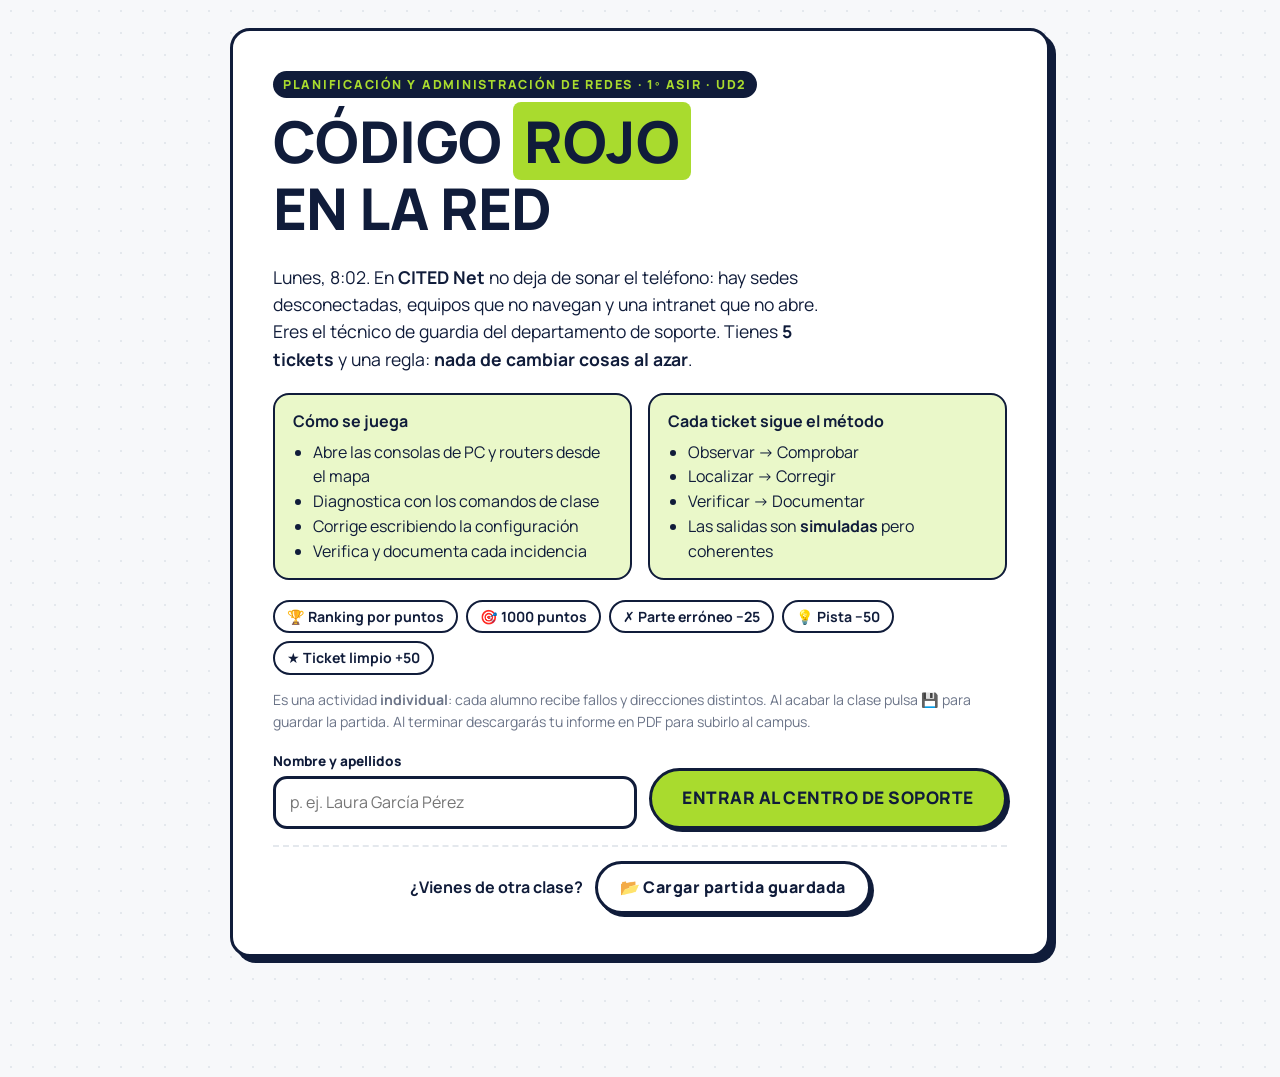
==== commit 63cb8c10: "Actividad individual, ranking automático con Google Sheets e informe PDF - Entrada con nombre y apel" ====
--- a/index.html
+++ b/index.html
@@ -19,7 +19,7 @@
         <span>CÓDIGO <b>ROJO</b> EN LA RED</span>
       </div>
       <div class="hud">
-        <div class="hud-item team"><span class="hud-label">EQUIPO</span><span class="hud-value" id="hudTeam">—</span></div>
+        <div class="hud-item team"><span class="hud-label">ALUMNO/A</span><span class="hud-value" id="hudTeam">—</span></div>
         <div class="hud-item"><span class="hud-label">CÓDIGO</span><span class="hud-value mono" id="hudGroup">----</span></div>
         <div class="hud-item"><span class="hud-label">PUNTOS</span><span class="hud-value" id="hudScore">1000</span></div>
         <button class="hud-item mute" id="docBtn" type="button" title="Documentación de la red" aria-label="Documentación de la red">🗺️</button>
--- a/css/redes.css
+++ b/css/redes.css
@@ -105,3 +105,13 @@
   .ipcfg-grid, .grid2 { grid-template-columns: 1fr; }
   .term { height: 260px; font-size: 12.5px; }
 }
+
+/* informe PDF y ranking */
+.pdf-box { display: flex; gap: 16px; align-items: center; justify-content: space-between; flex-wrap: wrap; text-align: left; border: 3px solid var(--navy); border-radius: 16px; background: var(--lime-light); padding: 14px 18px; margin: 18px 0 8px; box-shadow: var(--shadow-sm); }
+.pdf-box p { margin: 4px 0 0; }
+.rank-status { font-weight: 800; font-size: .9rem; min-height: 1.2em; }
+.rank-status .btn { padding: 4px 12px; min-height: 0; font-size: .8rem; margin-left: 6px; }
+.linkish { font: inherit; background: none; border: 0; color: var(--gray-2); text-decoration: underline; cursor: pointer; }
+.cli-tip { margin-left: auto; align-self: center; font-size: .76rem; font-weight: 600; color: var(--gray-2); }
+.cli-tip code, .cli-tip kbd { font: 700 .74rem var(--mono); background: var(--white); border: 1.5px solid var(--navy); border-radius: 5px; padding: 0 4px; color: var(--navy); }
+@media (max-width: 900px) { .cli-tip { display: none; } }
